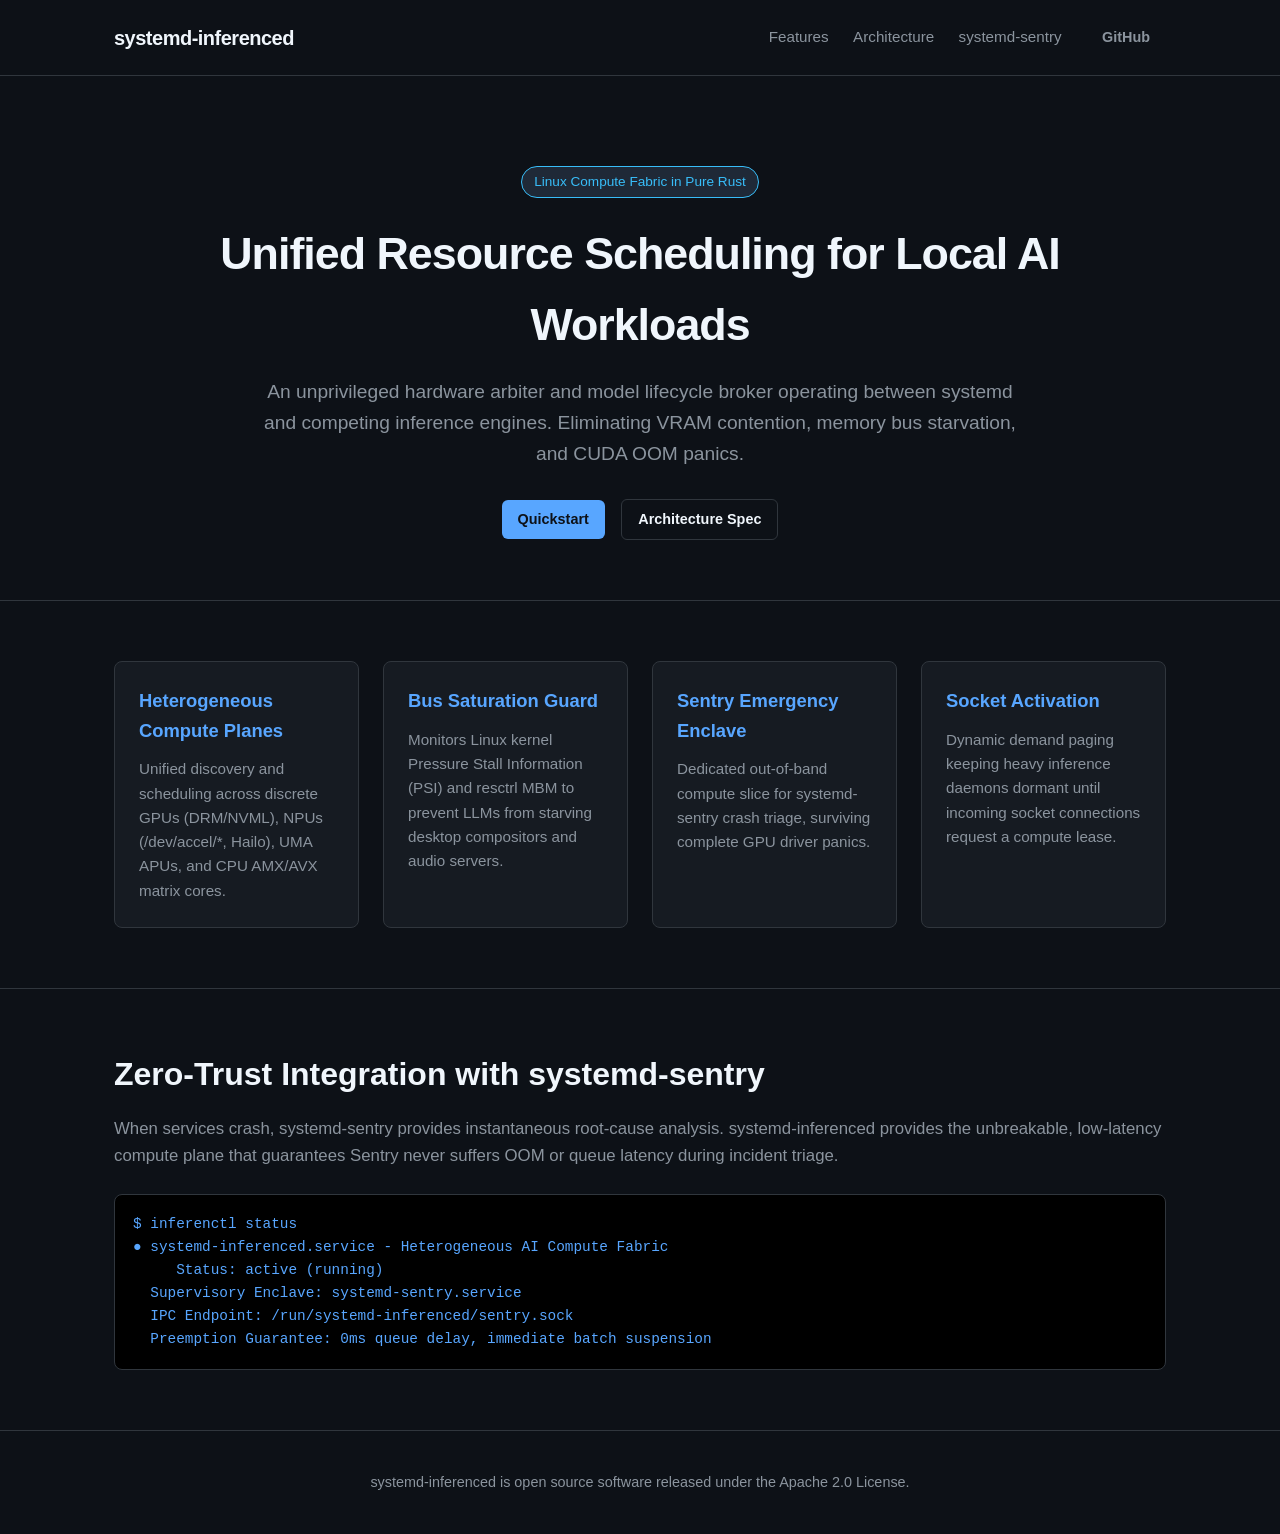
==== website/index.html @ d13da8c9 "feat: initial implementation of systemd-inferenced in pure Rust - crates/inferenced-core: hardware t" ====
<!DOCTYPE html>
<html lang="en">
<head>
    <meta charset="UTF-8">
    <meta name="viewport" content="width=device-width, initial-scale=1.0">
    <title>systemd-inferenced — Heterogeneous AI Compute Fabric</title>
    <link rel="stylesheet" href="style.css">
</head>
<body>
    <header>
        <div class="container">
            <div class="logo">systemd-inferenced</div>
            <nav>
                <a href="#features">Features</a>
                <a href="#architecture">Architecture</a>
                <a href="#sentry">systemd-sentry</a>
                <a href="https://github.com/UberMetroid/systemd-Inferenced" class="btn">GitHub</a>
            </nav>
        </div>
    </header>

    <section class="hero">
        <div class="container">
            <span class="badge">Linux Compute Fabric in Pure Rust</span>
            <h1>Unified Resource Scheduling for Local AI Workloads</h1>
            <p>An unprivileged hardware arbiter and model lifecycle broker operating between systemd and competing inference engines. Eliminating VRAM contention, memory bus starvation, and CUDA OOM panics.</p>
            <div class="cta-row">
                <a href="#install" class="btn btn-primary">Quickstart</a>
                <a href="#architecture" class="btn btn-secondary">Architecture Spec</a>
            </div>
        </div>
    </section>

    <section id="features" class="features">
        <div class="container grid">
            <div class="card">
                <h3>Heterogeneous Compute Planes</h3>
                <p>Unified discovery and scheduling across discrete GPUs (DRM/NVML), NPUs (/dev/accel/*, Hailo), UMA APUs, and CPU AMX/AVX matrix cores.</p>
            </div>
            <div class="card">
                <h3>Bus Saturation Guard</h3>
                <p>Monitors Linux kernel Pressure Stall Information (PSI) and resctrl MBM to prevent LLMs from starving desktop compositors and audio servers.</p>
            </div>
            <div class="card">
                <h3>Sentry Emergency Enclave</h3>
                <p>Dedicated out-of-band compute slice for systemd-sentry crash triage, surviving complete GPU driver panics.</p>
            </div>
            <div class="card">
                <h3>Socket Activation</h3>
                <p>Dynamic demand paging keeping heavy inference daemons dormant until incoming socket connections request a compute lease.</p>
            </div>
        </div>
    </section>

    <section id="sentry" class="sentry-section">
        <div class="container">
            <h2>Zero-Trust Integration with systemd-sentry</h2>
            <p>When services crash, systemd-sentry provides instantaneous root-cause analysis. systemd-inferenced provides the unbreakable, low-latency compute plane that guarantees Sentry never suffers OOM or queue latency during incident triage.</p>
            <pre><code>$ inferenctl status
● systemd-inferenced.service - Heterogeneous AI Compute Fabric
     Status: active (running)
  Supervisory Enclave: systemd-sentry.service
  IPC Endpoint: /run/systemd-inferenced/sentry.sock
  Preemption Guarantee: 0ms queue delay, immediate batch suspension</code></pre>
        </div>
    </section>

    <footer>
        <div class="container">
            <p>systemd-inferenced is open source software released under the Apache 2.0 License.</p>
        </div>
    </footer>
</body>
</html>
---- website/style.css ----
:root {
    --bg-color: #0d1117;
    --card-bg: #161b22;
    --border-color: #30363d;
    --text-primary: #f0f6fc;
    --text-secondary: #8b949e;
    --accent: #58a6ff;
    --accent-hover: #1f6feb;
    --badge-bg: #1f2937;
    --badge-border: #38bdf8;
}

* { box-sizing: border-box; margin: 0; padding: 0; }
body {
    font-family: -apple-system, BlinkMacSystemFont, "Segoe UI", Roboto, Helvetica, Arial, sans-serif;
    background-color: var(--bg-color);
    color: var(--text-primary);
    line-height: 1.6;
}

.container { max-width: 1100px; margin: 0 auto; padding: 0 24px; }
header { border-bottom: 1px solid var(--border-color); padding: 18px 0; }
header .container { display: flex; justify-content: space-between; align-items: center; }
.logo { font-weight: 700; font-size: 1.25rem; letter-spacing: -0.5px; }

nav a { color: var(--text-secondary); text-decoration: none; margin-left: 20px; font-size: 0.95rem; }
nav a:hover { color: var(--text-primary); }

.btn { display: inline-block; padding: 8px 16px; border-radius: 6px; text-decoration: none; font-weight: 600; font-size: 0.9rem; }
.btn-primary { background: var(--accent); color: #0d1117; }
.btn-primary:hover { background: var(--accent-hover); }
.btn-secondary { border: 1px solid var(--border-color); color: var(--text-primary); margin-left: 12px; }
.btn-secondary:hover { border-color: var(--text-secondary); }

.hero { padding: 90px 0 60px; text-align: center; }
.hero h1 { font-size: 2.8rem; margin: 20px 0 16px; letter-spacing: -1px; }
.hero p { font-size: 1.2rem; color: var(--text-secondary); max-width: 760px; margin: 0 auto 30px; }
.badge { display: inline-block; padding: 4px 12px; border-radius: 20px; background: var(--badge-bg); border: 1px solid var(--badge-border); color: #38bdf8; font-size: 0.85rem; font-weight: 500; }

.features { padding: 60px 0; border-top: 1px solid var(--border-color); }
.grid { display: grid; grid-template-columns: repeat(auto-fit, minmax(240px, 1fr)); gap: 24px; }
.card { background: var(--card-bg); border: 1px solid var(--border-color); border-radius: 8px; padding: 24px; }
.card h3 { font-size: 1.15rem; margin-bottom: 12px; color: var(--accent); }
.card p { color: var(--text-secondary); font-size: 0.95rem; }

.sentry-section { padding: 60px 0; border-top: 1px solid var(--border-color); }
.sentry-section h2 { font-size: 2rem; margin-bottom: 16px; }
.sentry-section p { color: var(--text-secondary); margin-bottom: 24px; font-size: 1.05rem; }
pre { background: #000; border: 1px solid var(--border-color); padding: 18px; border-radius: 8px; overflow-x: auto; color: #58a6ff; font-size: 0.9rem; }

footer { padding: 40px 0; border-top: 1px solid var(--border-color); text-align: center; color: var(--text-secondary); font-size: 0.9rem; }
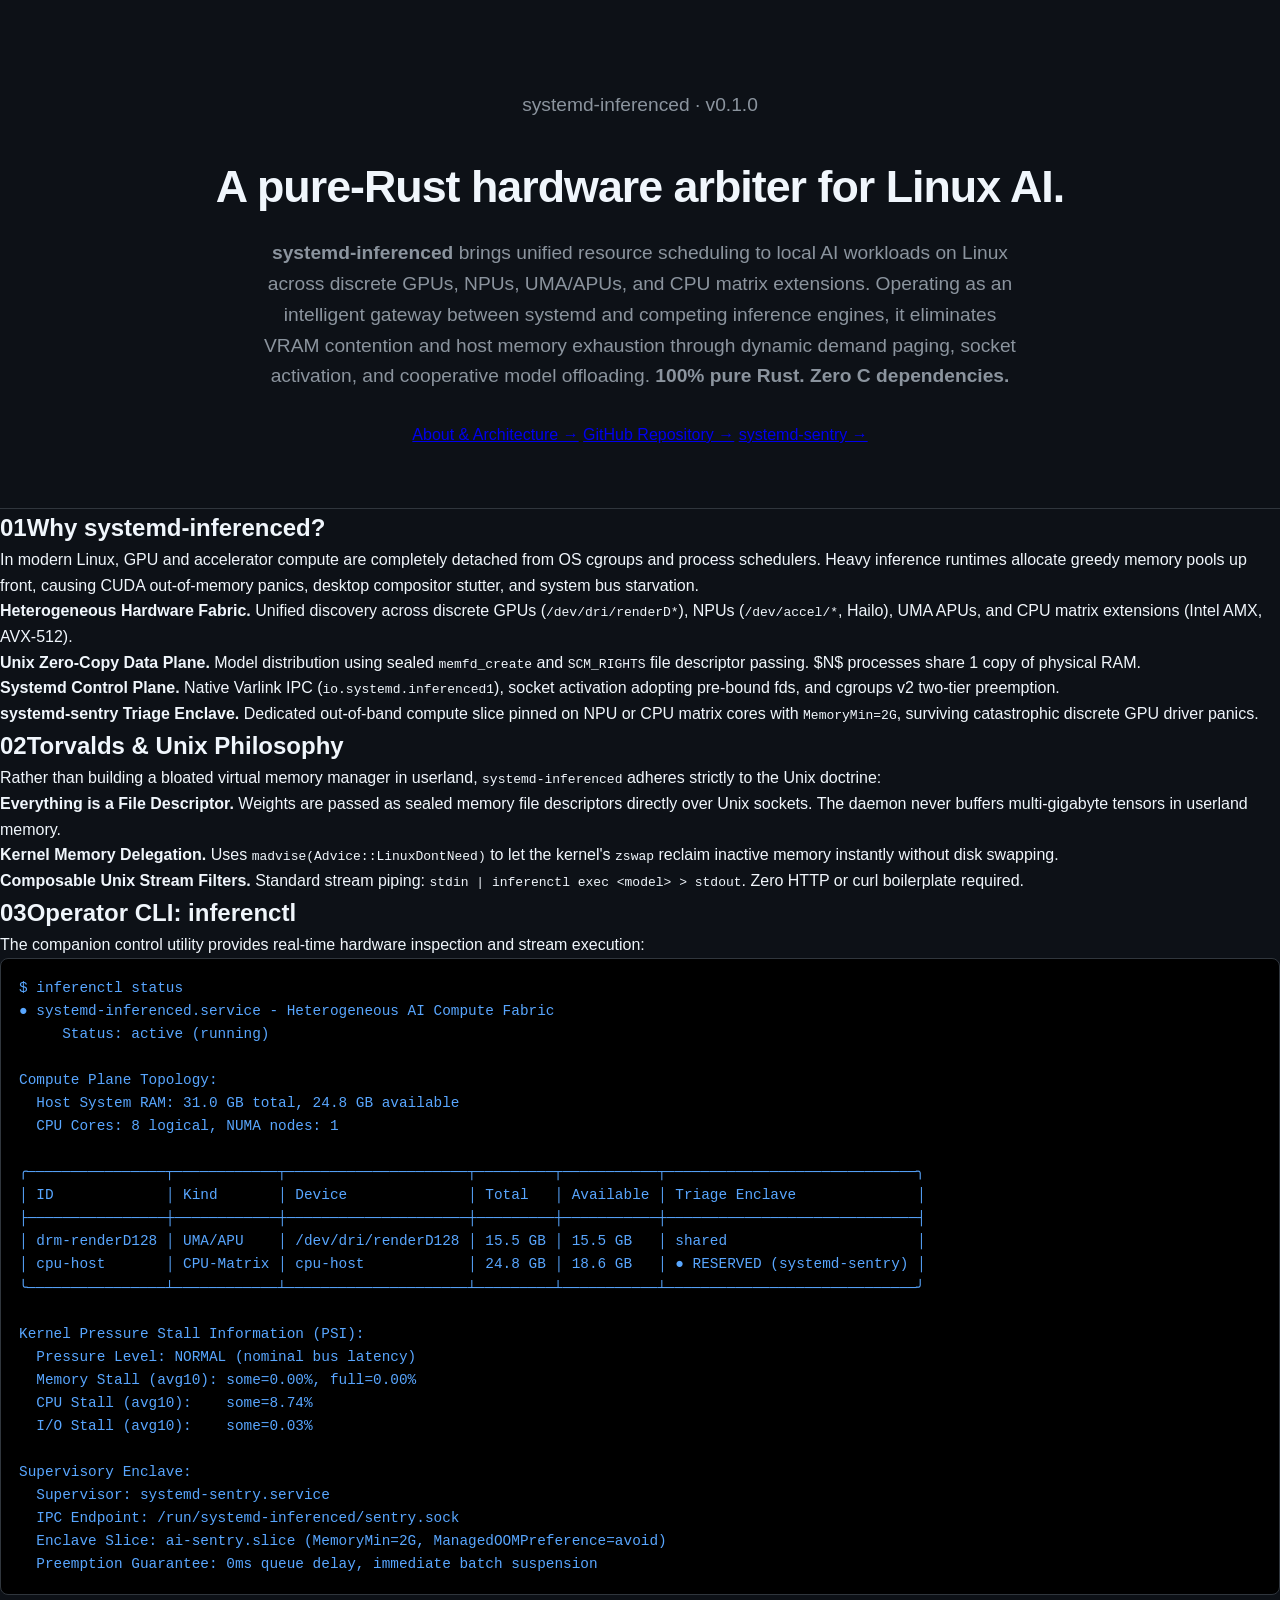
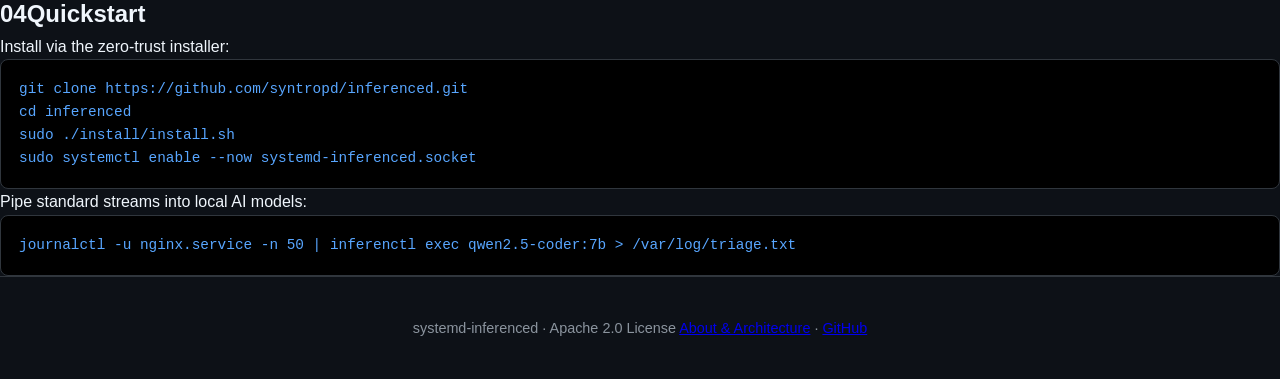
==== commit 987db183: "docs: update repository and documentation URLs to syntropd/inferenced" ====
--- a/website/index.html
+++ b/website/index.html
@@ -1,74 +1,138 @@
 <!DOCTYPE html>
 <html lang="en">
 <head>
-    <meta charset="UTF-8">
-    <meta name="viewport" content="width=device-width, initial-scale=1.0">
-    <title>systemd-inferenced — Heterogeneous AI Compute Fabric</title>
-    <link rel="stylesheet" href="style.css">
+  <meta charset="UTF-8">
+  <meta name="viewport" content="width=device-width, initial-scale=1">
+  <title>systemd-inferenced — Unified Linux AI Compute Fabric</title>
+  <meta name="description" content="Unprivileged heterogeneous hardware arbiter and model lifecycle broker in pure Rust. Dynamic demand paging, socket activation, and cooperative model offloading for Linux AI workloads.">
+  <link rel="stylesheet" href="style.css">
+  <link rel="icon" type="image/svg+xml" href="favicon.svg">
 </head>
 <body>
-    <header>
-        <div class="container">
-            <div class="logo">systemd-inferenced</div>
-            <nav>
-                <a href="#features">Features</a>
-                <a href="#architecture">Architecture</a>
-                <a href="#sentry">systemd-sentry</a>
-                <a href="https://github.com/UberMetroid/systemd-Inferenced" class="btn">GitHub</a>
-            </nav>
-        </div>
+  <div class="wrap">
+
+    <header class="hero">
+      <p class="eyebrow">systemd-inferenced · v0.1.0</p>
+      <h1>A pure-Rust hardware arbiter for <span class="accent">Linux AI</span>.</h1>
+      <p class="lede">
+        <strong>systemd-inferenced</strong> brings unified resource scheduling to local
+        AI workloads on Linux across discrete GPUs, NPUs, UMA/APUs, and CPU matrix extensions.
+        Operating as an intelligent gateway between systemd and competing inference engines,
+        it eliminates VRAM contention and host memory exhaustion through dynamic demand paging,
+        socket activation, and cooperative model offloading. <strong>100% pure Rust. Zero C dependencies.</strong>
+      </p>
+      <div class="nav-links">
+        <a href="about.html">About & Architecture &rarr;</a>
+        <a href="https://github.com/syntropd/inferenced">GitHub Repository &rarr;</a>
+        <a href="https://github.com/UberMetroid/systemd-sentry">systemd-sentry &rarr;</a>
+      </div>
     </header>
 
-    <section class="hero">
-        <div class="container">
-            <span class="badge">Linux Compute Fabric in Pure Rust</span>
-            <h1>Unified Resource Scheduling for Local AI Workloads</h1>
-            <p>An unprivileged hardware arbiter and model lifecycle broker operating between systemd and competing inference engines. Eliminating VRAM contention, memory bus starvation, and CUDA OOM panics.</p>
-            <div class="cta-row">
-                <a href="#install" class="btn btn-primary">Quickstart</a>
-                <a href="#architecture" class="btn btn-secondary">Architecture Spec</a>
-            </div>
-        </div>
+    <section>
+      <h2><span class="num">01</span>Why systemd-inferenced?</h2>
+      <p>
+        In modern Linux, GPU and accelerator compute are completely detached from OS cgroups
+        and process schedulers. Heavy inference runtimes allocate greedy memory pools up front,
+        causing CUDA out-of-memory panics, desktop compositor stutter, and system bus starvation.
+      </p>
+      <ul class="benefits">
+        <li>
+          <strong>Heterogeneous Hardware Fabric.</strong>
+          <span>Unified discovery across discrete GPUs (<code>/dev/dri/renderD*</code>),
+          NPUs (<code>/dev/accel/*</code>, Hailo), UMA APUs, and CPU matrix extensions (Intel AMX, AVX-512).</span>
+        </li>
+        <li>
+          <strong>Unix Zero-Copy Data Plane.</strong>
+          <span>Model distribution using sealed <code>memfd_create</code> and <code>SCM_RIGHTS</code>
+          file descriptor passing. $N$ processes share 1 copy of physical RAM.</span>
+        </li>
+        <li>
+          <strong>Systemd Control Plane.</strong>
+          <span>Native Varlink IPC (<code>io.systemd.inferenced1</code>), socket activation
+          adopting pre-bound fds, and cgroups v2 two-tier preemption.</span>
+        </li>
+        <li>
+          <strong>systemd-sentry Triage Enclave.</strong>
+          <span>Dedicated out-of-band compute slice pinned on NPU or CPU matrix cores
+          with <code>MemoryMin=2G</code>, surviving catastrophic discrete GPU driver panics.</span>
+        </li>
+      </ul>
     </section>
 
-    <section id="features" class="features">
-        <div class="container grid">
-            <div class="card">
-                <h3>Heterogeneous Compute Planes</h3>
-                <p>Unified discovery and scheduling across discrete GPUs (DRM/NVML), NPUs (/dev/accel/*, Hailo), UMA APUs, and CPU AMX/AVX matrix cores.</p>
-            </div>
-            <div class="card">
-                <h3>Bus Saturation Guard</h3>
-                <p>Monitors Linux kernel Pressure Stall Information (PSI) and resctrl MBM to prevent LLMs from starving desktop compositors and audio servers.</p>
-            </div>
-            <div class="card">
-                <h3>Sentry Emergency Enclave</h3>
-                <p>Dedicated out-of-band compute slice for systemd-sentry crash triage, surviving complete GPU driver panics.</p>
-            </div>
-            <div class="card">
-                <h3>Socket Activation</h3>
-                <p>Dynamic demand paging keeping heavy inference daemons dormant until incoming socket connections request a compute lease.</p>
-            </div>
-        </div>
+    <section>
+      <h2><span class="num">02</span>Torvalds & Unix Philosophy</h2>
+      <p>
+        Rather than building a bloated virtual memory manager in userland, <code>systemd-inferenced</code>
+        adheres strictly to the Unix doctrine:
+      </p>
+      <ul class="benefits">
+        <li>
+          <strong>Everything is a File Descriptor.</strong>
+          <span>Weights are passed as sealed memory file descriptors directly over Unix sockets.
+          The daemon never buffers multi-gigabyte tensors in userland memory.</span>
+        </li>
+        <li>
+          <strong>Kernel Memory Delegation.</strong>
+          <span>Uses <code>madvise(Advice::LinuxDontNeed)</code> to let the kernel's <code>zswap</code>
+          reclaim inactive memory instantly without disk swapping.</span>
+        </li>
+        <li>
+          <strong>Composable Unix Stream Filters.</strong>
+          <span>Standard stream piping: <code>stdin | inferenctl exec &lt;model&gt; &gt; stdout</code>.
+          Zero HTTP or curl boilerplate required.</span>
+        </li>
+      </ul>
     </section>
 
-    <section id="sentry" class="sentry-section">
-        <div class="container">
-            <h2>Zero-Trust Integration with systemd-sentry</h2>
-            <p>When services crash, systemd-sentry provides instantaneous root-cause analysis. systemd-inferenced provides the unbreakable, low-latency compute plane that guarantees Sentry never suffers OOM or queue latency during incident triage.</p>
-            <pre><code>$ inferenctl status
+    <section>
+      <h2><span class="num">03</span>Operator CLI: inferenctl</h2>
+      <p>
+        The companion control utility provides real-time hardware inspection and stream execution:
+      </p>
+<pre><code>$ inferenctl status
 ● systemd-inferenced.service - Heterogeneous AI Compute Fabric
      Status: active (running)
-  Supervisory Enclave: systemd-sentry.service
+
+Compute Plane Topology:
+  Host System RAM: 31.0 GB total, 24.8 GB available
+  CPU Cores: 8 logical, NUMA nodes: 1
+
+╭────────────────┬────────────┬─────────────────────┬─────────┬───────────┬─────────────────────────────╮
+│ ID             │ Kind       │ Device              │ Total   │ Available │ Triage Enclave              │
+├────────────────┼────────────┼─────────────────────┼─────────┼───────────┼─────────────────────────────┤
+│ drm-renderD128 │ UMA/APU    │ /dev/dri/renderD128 │ 15.5 GB │ 15.5 GB   │ shared                      │
+│ cpu-host       │ CPU-Matrix │ cpu-host            │ 24.8 GB │ 18.6 GB   │ ● RESERVED (systemd-sentry) │
+╰────────────────┴────────────┴─────────────────────┴─────────┴───────────┴─────────────────────────────╯
+
+Kernel Pressure Stall Information (PSI):
+  Pressure Level: NORMAL (nominal bus latency)
+  Memory Stall (avg10): some=0.00%, full=0.00%
+  CPU Stall (avg10):    some=8.74%
+  I/O Stall (avg10):    some=0.03%
+
+Supervisory Enclave:
+  Supervisor: systemd-sentry.service
   IPC Endpoint: /run/systemd-inferenced/sentry.sock
+  Enclave Slice: ai-sentry.slice (MemoryMin=2G, ManagedOOMPreference=avoid)
   Preemption Guarantee: 0ms queue delay, immediate batch suspension</code></pre>
-        </div>
+    </section>
+
+    <section>
+      <h2><span class="num">04</span>Quickstart</h2>
+      <p>Install via the zero-trust installer:</p>
+<pre><code>git clone https://github.com/syntropd/inferenced.git
+cd inferenced
+sudo ./install/install.sh
+sudo systemctl enable --now systemd-inferenced.socket</code></pre>
+      <p>Pipe standard streams into local AI models:</p>
+<pre><code>journalctl -u nginx.service -n 50 | inferenctl exec qwen2.5-coder:7b > /var/log/triage.txt</code></pre>
     </section>
 
     <footer>
-        <div class="container">
-            <p>systemd-inferenced is open source software released under the Apache 2.0 License.</p>
-        </div>
+      <span>systemd-inferenced · Apache 2.0 License</span>
+      <span><a href="about.html">About &amp; Architecture</a> · <a href="https://github.com/syntropd/inferenced">GitHub</a></span>
     </footer>
+
+  </div>
 </body>
 </html>
